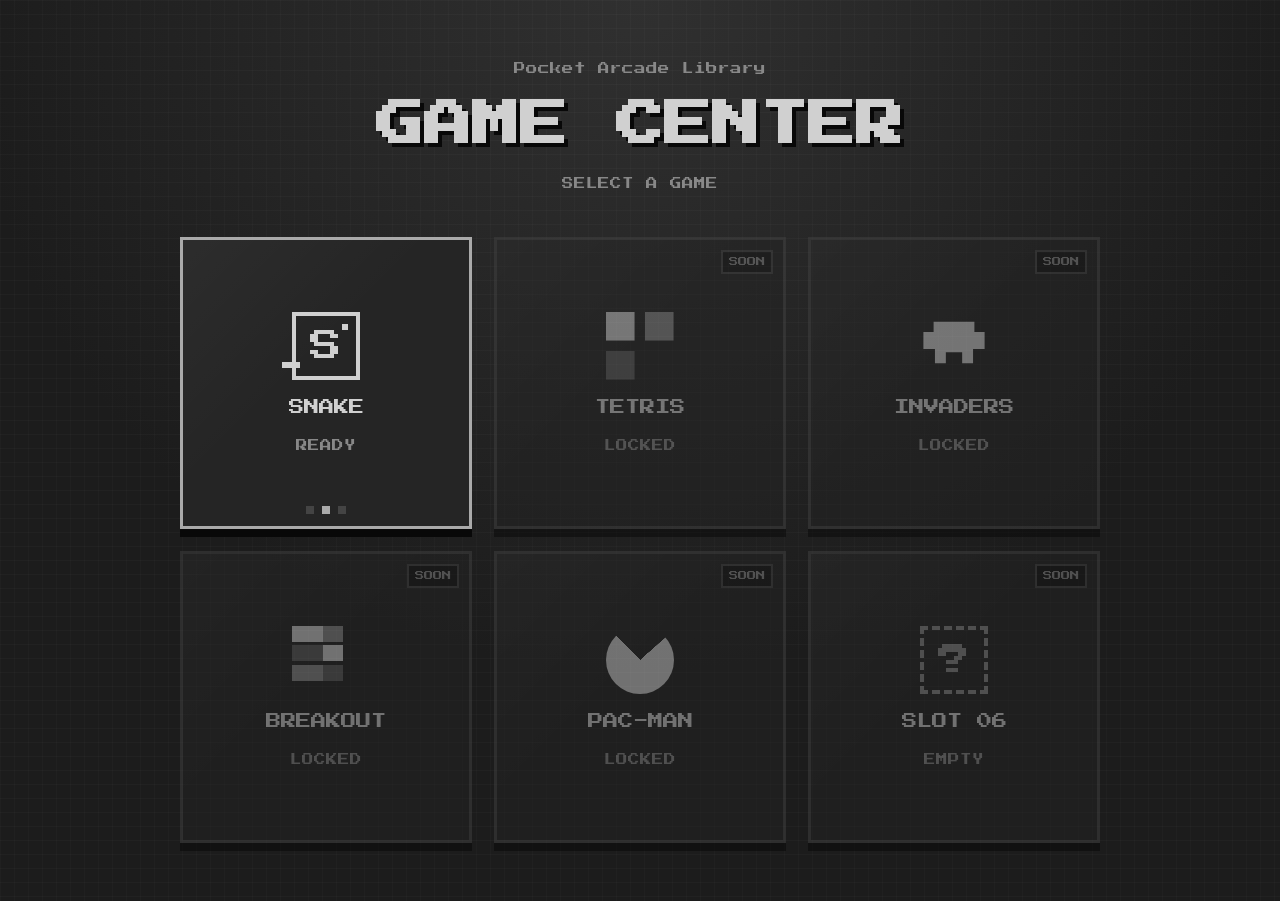
==== index.html @ f3cb87ff "Implement retro game center MVP" ====
<!DOCTYPE html>
<html lang="en">
<head>
  <meta charset="UTF-8">
  <meta name="viewport" content="width=device-width, initial-scale=1">
  <title>Retro Game Center</title>
  <link rel="preconnect" href="https://fonts.googleapis.com">
  <link rel="preconnect" href="https://fonts.gstatic.com" crossorigin>
  <link href="https://fonts.googleapis.com/css2?family=Press+Start+2P&display=swap" rel="stylesheet">
  <link rel="stylesheet" href="css/style.css">
</head>
<body>
  <main class="home-shell" aria-labelledby="page-title">
    <header class="home-header">
      <p class="kicker">Pocket Arcade Library</p>
      <h1 id="page-title">GAME CENTER</h1>
      <p class="subtitle">SELECT A GAME</p>
    </header>

    <section class="game-grid" aria-label="Game selection">
      <a class="game-card game-card-active" href="games/snake.html" aria-label="Play Snake">
        <span class="game-icon game-icon-snake" aria-hidden="true">S</span>
        <span class="game-title">SNAKE</span>
        <span class="game-meta">READY</span>
        <span class="active-dot" aria-hidden="true"></span>
      </a>

      <article class="game-card game-card-soon" aria-label="Tetris coming soon">
        <span class="coming-badge">SOON</span>
        <span class="game-icon game-icon-blocks" aria-hidden="true"></span>
        <span class="game-title">TETRIS</span>
        <span class="game-meta">LOCKED</span>
      </article>

      <article class="game-card game-card-soon" aria-label="Space Invaders coming soon">
        <span class="coming-badge">SOON</span>
        <span class="game-icon game-icon-invader" aria-hidden="true"></span>
        <span class="game-title">INVADERS</span>
        <span class="game-meta">LOCKED</span>
      </article>

      <article class="game-card game-card-soon" aria-label="Breakout coming soon">
        <span class="coming-badge">SOON</span>
        <span class="game-icon game-icon-bricks" aria-hidden="true"></span>
        <span class="game-title">BREAKOUT</span>
        <span class="game-meta">LOCKED</span>
      </article>

      <article class="game-card game-card-soon" aria-label="Pac-Man coming soon">
        <span class="coming-badge">SOON</span>
        <span class="game-icon game-icon-pac" aria-hidden="true"></span>
        <span class="game-title">PAC-MAN</span>
        <span class="game-meta">LOCKED</span>
      </article>

      <article class="game-card game-card-soon" aria-label="Mystery game coming soon">
        <span class="coming-badge">SOON</span>
        <span class="game-icon game-icon-slot" aria-hidden="true">?</span>
        <span class="game-title">SLOT 06</span>
        <span class="game-meta">EMPTY</span>
      </article>
    </section>
  </main>
</body>
</html>
---- css/style.css ----
:root {
  --bg: #1c1c1c;
  --panel: #252525;
  --panel-deep: #151515;
  --ink: #d0d0d0;
  --ink-dim: #888888;
  --ink-faint: #5c5c5c;
  --line: #444444;
  --line-hot: #aaaaaa;
  --cell: #222222;
  --shadow: #080808;
}

* {
  box-sizing: border-box;
}

html {
  min-height: 100%;
  background: var(--bg);
}

body {
  min-height: 100vh;
  margin: 0;
  color: var(--ink);
  font-family: "Press Start 2P", monospace;
  background:
    linear-gradient(rgba(255, 255, 255, 0.025) 1px, transparent 1px),
    linear-gradient(90deg, rgba(255, 255, 255, 0.018) 1px, transparent 1px),
    radial-gradient(circle at 50% 0%, #303030 0%, var(--bg) 42rem);
  background-size: 14px 14px, 14px 14px, auto;
}

a {
  color: inherit;
}

button,
a {
  font: inherit;
}

.home-shell,
.game-shell {
  width: min(100% - 24px, 920px);
  margin: 0 auto;
}

.home-shell {
  padding: clamp(24px, 6vw, 58px) 0;
}

.home-header {
  margin-bottom: clamp(24px, 5vw, 44px);
  text-align: center;
}

.kicker,
.subtitle,
.game-meta {
  color: var(--ink-dim);
  font-size: clamp(0.5rem, 1.8vw, 0.72rem);
  line-height: 1.8;
}

.kicker {
  margin: 0 0 16px;
}

.home-header h1 {
  margin: 0;
  color: var(--ink);
  font-size: clamp(1.4rem, 6vw, 3rem);
  line-height: 1.25;
  text-shadow: 4px 4px 0 var(--shadow);
}

.subtitle {
  margin: 18px 0 0;
}

.game-grid {
  display: grid;
  grid-template-columns: repeat(3, minmax(0, 1fr));
  gap: clamp(10px, 2.5vw, 22px);
}

.game-card {
  position: relative;
  display: flex;
  aspect-ratio: 1;
  min-width: 0;
  flex-direction: column;
  align-items: center;
  justify-content: center;
  gap: clamp(8px, 2vw, 16px);
  overflow: hidden;
  border: 3px solid var(--line);
  color: var(--ink);
  background:
    linear-gradient(135deg, rgba(255, 255, 255, 0.035), transparent 44%),
    var(--panel);
  text-align: center;
  text-decoration: none;
  box-shadow: 0 8px 0 var(--shadow);
}

.game-card-active {
  border-color: var(--line-hot);
  transition: transform 140ms ease, background-color 140ms ease, box-shadow 140ms ease;
}

.game-card-active:hover,
.game-card-active:focus-visible {
  transform: translateY(-4px);
  background-color: #2d2d2d;
  box-shadow: 0 12px 0 var(--shadow);
  outline: none;
}

.game-card-soon {
  opacity: 0.48;
  pointer-events: none;
}

.game-title {
  max-width: calc(100% - 16px);
  font-size: clamp(0.55rem, 2.3vw, 0.96rem);
  line-height: 1.5;
  overflow-wrap: anywhere;
}

.game-icon {
  position: relative;
  display: grid;
  width: clamp(36px, 10vw, 68px);
  aspect-ratio: 1;
  place-items: center;
  color: var(--ink);
  font-size: clamp(1.2rem, 4vw, 2rem);
}

.game-icon-snake {
  border: 4px solid var(--ink);
}

.game-icon-snake::before,
.game-icon-snake::after {
  position: absolute;
  content: "";
  background: var(--ink);
}

.game-icon-snake::before {
  width: 6px;
  height: 6px;
  right: 8px;
  top: 8px;
}

.game-icon-snake::after {
  width: 18px;
  height: 6px;
  left: -14px;
  bottom: 8px;
}

.game-icon-blocks,
.game-icon-bricks,
.game-icon-invader,
.game-icon-pac {
  background:
    linear-gradient(var(--ink) 0 0) left top / 42% 42% no-repeat,
    linear-gradient(var(--ink-dim) 0 0) right top / 42% 42% no-repeat,
    linear-gradient(var(--ink-faint) 0 0) left bottom / 42% 42% no-repeat;
}

.game-icon-invader {
  clip-path: polygon(20% 15%, 80% 15%, 80% 30%, 95% 30%, 95% 55%, 78% 55%, 78% 76%, 62% 76%, 62% 60%, 38% 60%, 38% 76%, 22% 76%, 22% 55%, 5% 55%, 5% 30%, 20% 30%);
  background: var(--ink);
}

.game-icon-bricks {
  background:
    linear-gradient(var(--ink) 0 0) 0 0 / 46% 24% no-repeat,
    linear-gradient(var(--ink-dim) 0 0) 54% 0 / 46% 24% no-repeat,
    linear-gradient(var(--ink-faint) 0 0) 0 38% / 46% 24% no-repeat,
    linear-gradient(var(--ink) 0 0) 54% 38% / 46% 24% no-repeat,
    linear-gradient(var(--ink-dim) 0 0) 0 76% / 46% 24% no-repeat,
    linear-gradient(var(--ink-faint) 0 0) 54% 76% / 46% 24% no-repeat;
}

.game-icon-pac {
  border-radius: 50%;
  background: conic-gradient(transparent 0deg 48deg, var(--ink) 49deg 315deg, transparent 316deg);
}

.game-icon-slot {
  border: 4px dashed var(--ink-dim);
  color: var(--ink-dim);
}

.active-dot {
  position: absolute;
  bottom: 12px;
  width: 8px;
  height: 8px;
  background: var(--line-hot);
  box-shadow: 16px 0 0 var(--line), -16px 0 0 var(--line);
}

.coming-badge {
  position: absolute;
  top: 10px;
  right: 10px;
  border: 2px solid var(--line);
  padding: 5px 6px;
  color: var(--ink-dim);
  background: var(--panel-deep);
  font-size: clamp(0.42rem, 1.5vw, 0.58rem);
  line-height: 1;
}

.game-shell {
  padding: 14px 0 32px;
}

.screen-header {
  position: static;
  display: grid;
  grid-template-columns: minmax(72px, 1fr) auto minmax(72px, 1fr);
  align-items: center;
  gap: 10px;
  width: 100%;
  padding: 14px 14px;
  border-bottom: 3px solid var(--line);
  background: var(--panel);
  text-align: left;
  vertical-align: middle;
}

.screen-header::before {
  position: absolute;
  inset: 0 calc(50% - 50vw);
  z-index: -1;
  content: "";
  background: var(--panel);
  border-bottom: 3px solid var(--line);
}

.screen-header h1 {
  margin: 0;
  font-size: clamp(0.92rem, 4vw, 1.5rem);
  line-height: 1.4;
  text-align: center;
}

.btn {
  display: inline-grid;
  min-height: 38px;
  align-items: center;
  justify-content: center;
  border: 2px solid var(--line-hot);
  padding: 0 12px;
  color: var(--ink);
  background: #202020;
  text-decoration: none;
  cursor: pointer;
  box-shadow: 0 4px 0 var(--shadow);
}

.btn:hover,
.btn:focus-visible {
  background: #303030;
  outline: none;
}

.back-btn {
  justify-self: start;
  min-width: 72px;
}

.restart-btn {
  justify-self: end;
  min-width: 72px;
}

.score-bar {
  display: flex;
  justify-content: space-between;
  gap: 12px;
  padding: 18px 0;
  color: var(--ink);
  font-size: clamp(0.55rem, 2.2vw, 0.82rem);
  line-height: 1.6;
}

.console-panel {
  display: grid;
  justify-items: center;
  gap: 18px;
}

#gameCanvas {
  display: block;
  width: min(90vw, 480px);
  aspect-ratio: 1;
  height: auto;
  border: 5px solid var(--line-hot);
  background: #101010;
  image-rendering: pixelated;
  box-shadow: 0 10px 0 var(--shadow);
}

.dpad {
  display: none;
  grid-template-columns: repeat(3, 64px);
  grid-template-rows: repeat(3, 64px);
  gap: 10px;
}

.dpad-btn {
  display: grid;
  width: 64px;
  height: 64px;
  place-items: center;
  border: 2px solid #555555;
  color: var(--ink);
  background: #202020;
  cursor: pointer;
  font-size: 1.05rem;
  touch-action: manipulation;
}

.dpad-btn:active {
  background: #3a3a3a;
}

@media (pointer: coarse) {
  .game-shell {
    display: flex;
    min-height: 100vh;
    flex-direction: column;
  }

  .console-panel {
    flex: 1;
    grid-template-rows: auto minmax(190px, 1fr);
    align-items: stretch;
  }

  .dpad {
    display: grid;
    align-self: center;
    margin: auto 0;
  }
}

@media (max-width: 560px) {
  .home-shell {
    width: min(100% - 16px, 920px);
  }

  .game-grid {
    gap: 8px;
  }

  .game-card {
    border-width: 2px;
    box-shadow: 0 5px 0 var(--shadow);
  }

  .score-bar {
    flex-wrap: wrap;
  }
}
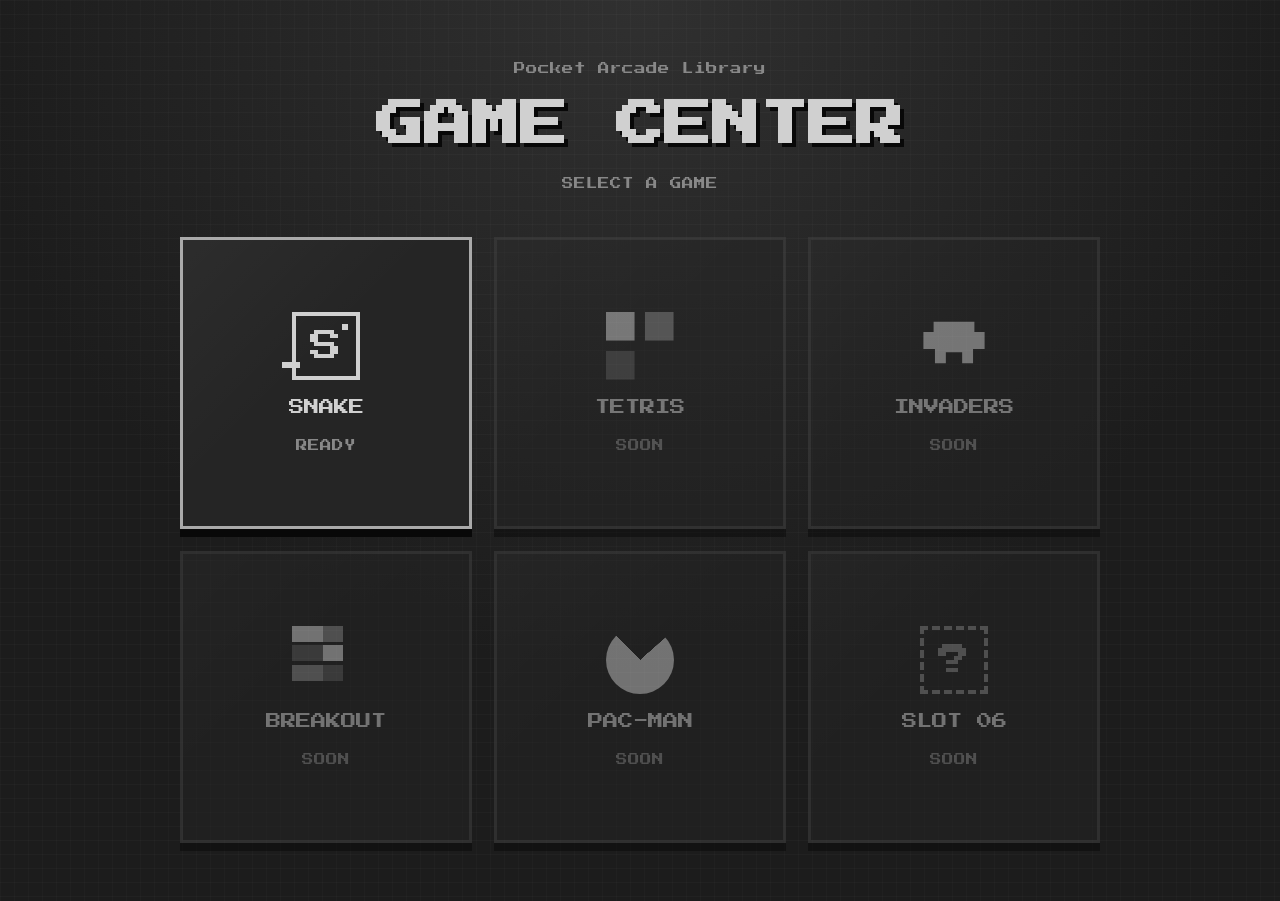
==== commit 26fd0894: "Simplify game card status labels" ====
--- a/index.html
+++ b/index.html
@@ -22,42 +22,36 @@
         <span class="game-icon game-icon-snake" aria-hidden="true">S</span>
         <span class="game-title">SNAKE</span>
         <span class="game-meta">READY</span>
-        <span class="active-dot" aria-hidden="true"></span>
       </a>
 
       <article class="game-card game-card-soon" aria-label="Tetris coming soon">
-        <span class="coming-badge">SOON</span>
         <span class="game-icon game-icon-blocks" aria-hidden="true"></span>
         <span class="game-title">TETRIS</span>
-        <span class="game-meta">LOCKED</span>
+        <span class="game-meta">SOON</span>
       </article>
 
       <article class="game-card game-card-soon" aria-label="Space Invaders coming soon">
-        <span class="coming-badge">SOON</span>
         <span class="game-icon game-icon-invader" aria-hidden="true"></span>
         <span class="game-title">INVADERS</span>
-        <span class="game-meta">LOCKED</span>
+        <span class="game-meta">SOON</span>
       </article>
 
       <article class="game-card game-card-soon" aria-label="Breakout coming soon">
-        <span class="coming-badge">SOON</span>
         <span class="game-icon game-icon-bricks" aria-hidden="true"></span>
         <span class="game-title">BREAKOUT</span>
-        <span class="game-meta">LOCKED</span>
+        <span class="game-meta">SOON</span>
       </article>
 
       <article class="game-card game-card-soon" aria-label="Pac-Man coming soon">
-        <span class="coming-badge">SOON</span>
         <span class="game-icon game-icon-pac" aria-hidden="true"></span>
         <span class="game-title">PAC-MAN</span>
-        <span class="game-meta">LOCKED</span>
+        <span class="game-meta">SOON</span>
       </article>
 
       <article class="game-card game-card-soon" aria-label="Mystery game coming soon">
-        <span class="coming-badge">SOON</span>
         <span class="game-icon game-icon-slot" aria-hidden="true">?</span>
         <span class="game-title">SLOT 06</span>
-        <span class="game-meta">EMPTY</span>
+        <span class="game-meta">SOON</span>
       </article>
     </section>
   </main>
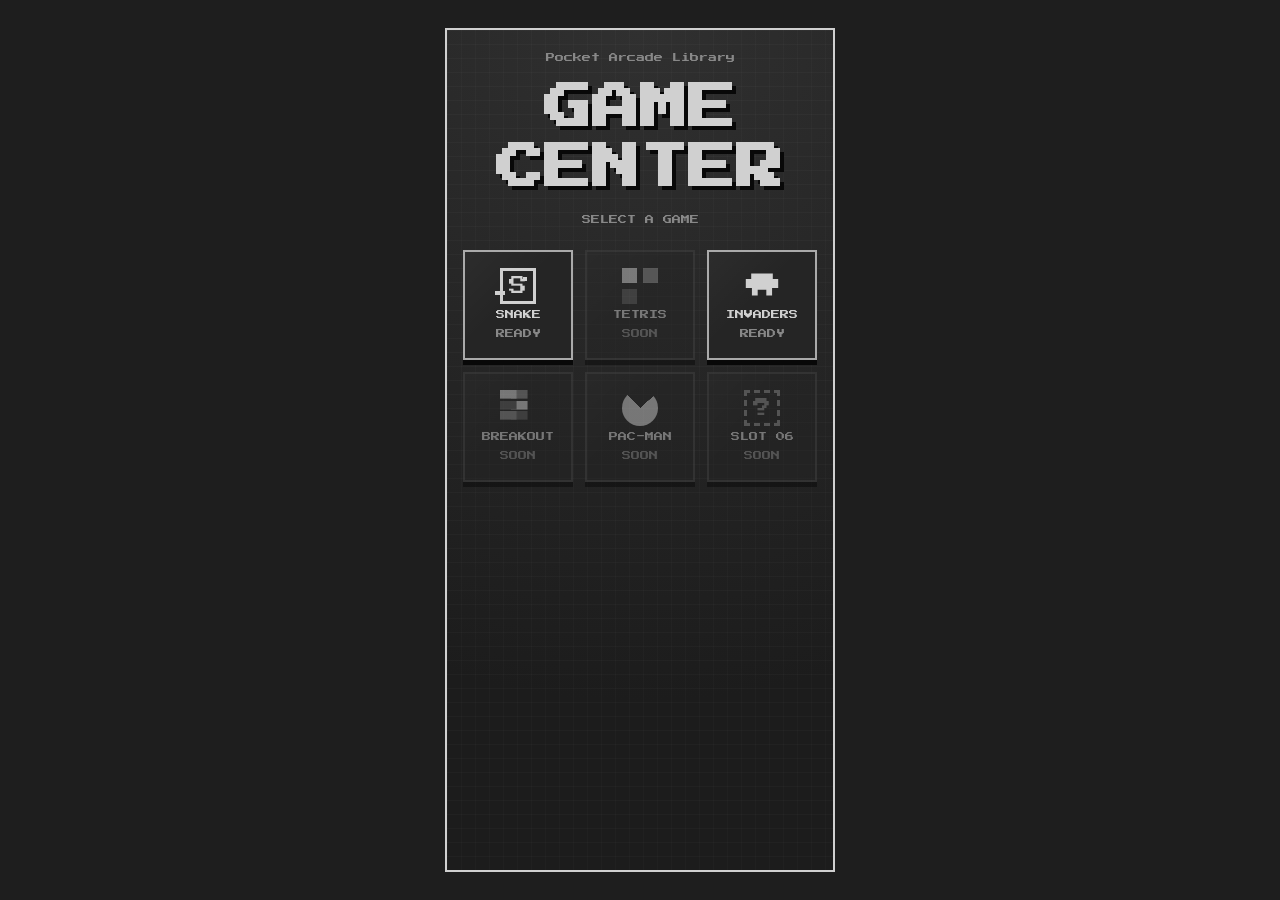
==== commit 15f64112: "Add Space Invaders game Fresh vanilla-JS implementation matching the Snake game's house style: alien" ====
--- a/index.html
+++ b/index.html
@@ -30,11 +30,11 @@
         <span class="game-meta">SOON</span>
       </article>
 
-      <article class="game-card game-card-soon" aria-label="Space Invaders coming soon">
+      <a class="game-card game-card-active" href="games/invaders.html" aria-label="Play Invaders">
         <span class="game-icon game-icon-invader" aria-hidden="true"></span>
         <span class="game-title">INVADERS</span>
-        <span class="game-meta">SOON</span>
-      </article>
+        <span class="game-meta">READY</span>
+      </a>
 
       <article class="game-card game-card-soon" aria-label="Breakout coming soon">
         <span class="game-icon game-icon-bricks" aria-hidden="true"></span>
--- a/css/style.css
+++ b/css/style.css
@@ -21,10 +21,32 @@
 }
 
 body {
-  min-height: 100vh;
+  min-height: 100svh;
   margin: 0;
+  padding: 0 16px;
+  display: flex;
+  justify-content: center;
+  align-items: center;
   color: var(--ink);
   font-family: "Press Start 2P", monospace;
+  background: #1E1E1E;
+}
+
+a {
+  color: inherit;
+}
+
+button,
+a {
+  font: inherit;
+}
+
+.home-shell,
+.game-shell {
+  width: min(100%, 390px);
+  height: min(95svh, 844px);
+  margin: 0 auto;
+  border: 2px solid var(--ink);
   background:
     linear-gradient(rgba(255, 255, 255, 0.025) 1px, transparent 1px),
     linear-gradient(90deg, rgba(255, 255, 255, 0.018) 1px, transparent 1px),
@@ -32,27 +54,13 @@
   background-size: 14px 14px, 14px 14px, auto;
 }
 
-a {
-  color: inherit;
-}
-
-button,
-a {
-  font: inherit;
-}
-
-.home-shell,
-.game-shell {
-  width: min(100% - 24px, 920px);
-  margin: 0 auto;
-}
-
 .home-shell {
-  padding: clamp(24px, 6vw, 58px) 0;
+  overflow: hidden;
+  padding: 20px 16px 24px;
 }
 
 .home-header {
-  margin-bottom: clamp(24px, 5vw, 44px);
+  margin-bottom: 22px;
   text-align: center;
 }
 
@@ -60,12 +68,12 @@
 .subtitle,
 .game-meta {
   color: var(--ink-dim);
-  font-size: clamp(0.5rem, 1.8vw, 0.72rem);
+  font-size: 9px;
   line-height: 1.8;
 }
 
 .kicker {
-  margin: 0 0 16px;
+  margin: 0 0 12px;
 }
 
 .home-header h1 {
@@ -77,13 +85,14 @@
 }
 
 .subtitle {
-  margin: 18px 0 0;
+  margin: 14px 0 0;
 }
 
 .game-grid {
   display: grid;
   grid-template-columns: repeat(3, minmax(0, 1fr));
-  gap: clamp(10px, 2.5vw, 22px);
+  column-gap: 12px;
+  row-gap: 12px;
 }
 
 .game-card {
@@ -94,16 +103,16 @@
   flex-direction: column;
   align-items: center;
   justify-content: center;
-  gap: clamp(8px, 2vw, 16px);
+  gap: 5px;
   overflow: hidden;
-  border: 3px solid var(--line);
+  border: 2px solid var(--line);
   color: var(--ink);
   background:
     linear-gradient(135deg, rgba(255, 255, 255, 0.035), transparent 44%),
     var(--panel);
   text-align: center;
   text-decoration: none;
-  box-shadow: 0 8px 0 var(--shadow);
+  box-shadow: 0 5px 0 var(--shadow);
 }
 
 .game-card-active {
@@ -125,24 +134,26 @@
 }
 
 .game-title {
-  max-width: calc(100% - 16px);
-  font-size: clamp(0.55rem, 2.3vw, 0.96rem);
-  line-height: 1.5;
+  max-width: calc(100% - 8px);
+  font-size: 9px;
+  line-height: 1.35;
   overflow-wrap: anywhere;
 }
 
 .game-icon {
   position: relative;
   display: grid;
-  width: clamp(36px, 10vw, 68px);
+  width: 36px;
   aspect-ratio: 1;
   place-items: center;
   color: var(--ink);
-  font-size: clamp(1.2rem, 4vw, 2rem);
+  font-size: 36px;
 }
 
 .game-icon-snake {
-  border: 4px solid var(--ink);
+  border: 3px solid var(--ink);
+  font-size: 18px;
+  line-height: 1;
 }
 
 .game-icon-snake::before,
@@ -153,17 +164,17 @@
 }
 
 .game-icon-snake::before {
-  width: 6px;
-  height: 6px;
-  right: 8px;
-  top: 8px;
+  width: 4px;
+  height: 4px;
+  right: 6px;
+  top: 6px;
 }
 
 .game-icon-snake::after {
-  width: 18px;
-  height: 6px;
-  left: -14px;
-  bottom: 8px;
+  width: 10px;
+  height: 4px;
+  left: -8px;
+  bottom: 6px;
 }
 
 .game-icon-blocks,
@@ -197,8 +208,10 @@
 }
 
 .game-icon-slot {
-  border: 4px dashed var(--ink-dim);
+  border: 3px dashed var(--ink-dim);
   color: var(--ink-dim);
+  font-size: 18px;
+  line-height: 1;
 }
 
 .active-dot {
@@ -223,17 +236,19 @@
 }
 
 .game-shell {
-  padding: 14px 0 32px;
+  display: flex;
+  flex-direction: column;
+  padding: 14px 16px 32px;
 }
 
 .screen-header {
   position: static;
   display: grid;
-  grid-template-columns: minmax(72px, 1fr) auto minmax(72px, 1fr);
-  align-items: center;
-  gap: 10px;
+  grid-template-columns: minmax(64px, 1fr) minmax(0, auto) minmax(64px, 1fr);
+  align-items: center;
+  gap: 6px;
   width: 100%;
-  padding: 14px 14px;
+  padding: 10px 8px;
   border-bottom: 3px solid var(--line);
   background: var(--panel);
   text-align: left;
@@ -241,33 +256,29 @@
 }
 
 .screen-header::before {
-  position: absolute;
-  inset: 0 calc(50% - 50vw);
-  z-index: -1;
-  content: "";
-  background: var(--panel);
-  border-bottom: 3px solid var(--line);
+  content: none;
 }
 
 .screen-header h1 {
   margin: 0;
-  font-size: clamp(0.92rem, 4vw, 1.5rem);
+  font-size: clamp(0.58rem, 3vw, 0.95rem);
   line-height: 1.4;
   text-align: center;
 }
 
 .btn {
   display: inline-grid;
-  min-height: 38px;
+  min-height: 32px;
   align-items: center;
   justify-content: center;
   border: 2px solid var(--line-hot);
-  padding: 0 12px;
+  padding: 0 8px;
   color: var(--ink);
   background: #202020;
   text-decoration: none;
   cursor: pointer;
-  box-shadow: 0 4px 0 var(--shadow);
+  font-size: clamp(0.48rem, 2.6vw, 0.75rem);
+  box-shadow: 0 3px 0 var(--shadow);
 }
 
 .btn:hover,
@@ -278,12 +289,12 @@
 
 .back-btn {
   justify-self: start;
-  min-width: 72px;
+  min-width: 64px;
 }
 
 .restart-btn {
   justify-self: end;
-  min-width: 72px;
+  min-width: 64px;
 }
 
 .score-bar {
@@ -298,13 +309,17 @@
 
 .console-panel {
   display: grid;
+  flex: 1;
+  grid-template-rows: auto minmax(190px, 1fr);
   justify-items: center;
+  align-items: stretch;
   gap: 18px;
 }
 
 #gameCanvas {
   display: block;
-  width: min(90vw, 480px);
+  width: 100%;
+  max-width: 100%;
   aspect-ratio: 1;
   height: auto;
   border: 5px solid var(--line-hot);
@@ -314,10 +329,12 @@
 }
 
 .dpad {
-  display: none;
+  display: grid;
   grid-template-columns: repeat(3, 64px);
   grid-template-rows: repeat(3, 64px);
+  align-self: center;
   gap: 10px;
+  margin: auto 0;
 }
 
 .dpad-btn {
@@ -337,41 +354,33 @@
   background: #3a3a3a;
 }
 
-@media (pointer: coarse) {
-  .game-shell {
-    display: flex;
-    min-height: 100vh;
-    flex-direction: column;
-  }
-
-  .console-panel {
-    flex: 1;
-    grid-template-rows: auto minmax(190px, 1fr);
-    align-items: stretch;
-  }
-
-  .dpad {
-    display: grid;
-    align-self: center;
-    margin: auto 0;
-  }
-}
-
-@media (max-width: 560px) {
-  .home-shell {
-    width: min(100% - 16px, 920px);
-  }
-
-  .game-grid {
-    gap: 8px;
-  }
-
-  .game-card {
-    border-width: 2px;
-    box-shadow: 0 5px 0 var(--shadow);
-  }
-
-  .score-bar {
-    flex-wrap: wrap;
-  }
-}
+.shoot-pad {
+  display: grid;
+  grid-template-columns: 64px 84px 64px;
+  align-items: center;
+  align-self: center;
+  gap: 16px;
+  margin: auto 0;
+}
+
+.pad-btn {
+  display: grid;
+  height: 64px;
+  place-items: center;
+  border: 2px solid #555555;
+  color: var(--ink);
+  background: #202020;
+  cursor: pointer;
+  font-size: 1.15rem;
+  touch-action: manipulation;
+}
+
+.pad-btn:active {
+  background: #3a3a3a;
+}
+
+.fire-btn {
+  border-color: var(--line-hot);
+  color: var(--line-hot);
+  font-size: 1.4rem;
+}
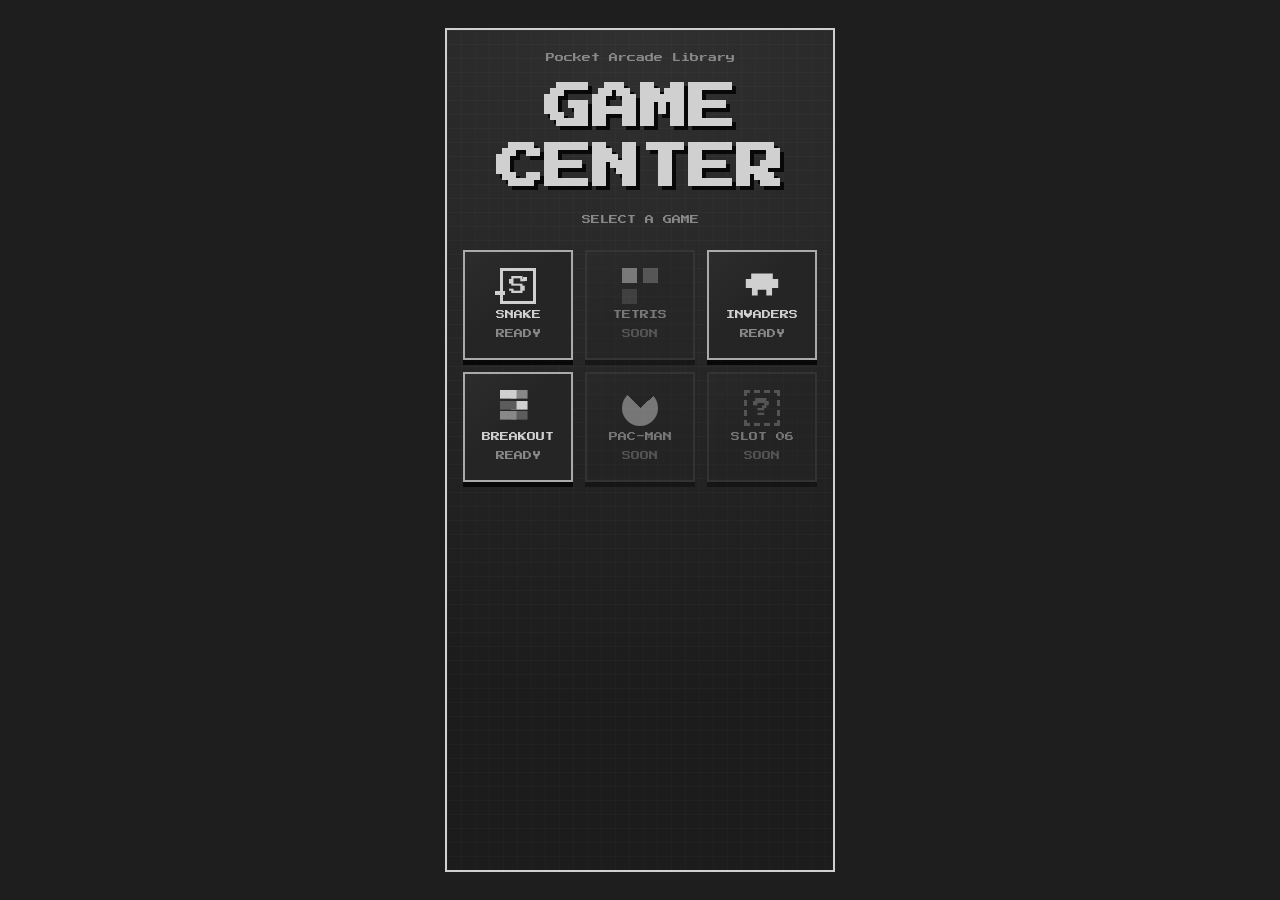
==== commit 54f7bf88: "Add Breakout game Fresh vanilla-JS implementation in the same house style as Snake and Invaders: dra" ====
--- a/index.html
+++ b/index.html
@@ -36,11 +36,11 @@
         <span class="game-meta">READY</span>
       </a>
 
-      <article class="game-card game-card-soon" aria-label="Breakout coming soon">
+      <a class="game-card game-card-active" href="games/breakout.html" aria-label="Play Breakout">
         <span class="game-icon game-icon-bricks" aria-hidden="true"></span>
         <span class="game-title">BREAKOUT</span>
-        <span class="game-meta">SOON</span>
-      </article>
+        <span class="game-meta">READY</span>
+      </a>
 
       <article class="game-card game-card-soon" aria-label="Pac-Man coming soon">
         <span class="game-icon game-icon-pac" aria-hidden="true"></span>
--- a/css/style.css
+++ b/css/style.css
@@ -316,6 +316,13 @@
   gap: 18px;
 }
 
+.console-panel-full {
+  display: flex;
+  flex: 1;
+  justify-content: center;
+  align-items: center;
+}
+
 #gameCanvas {
   display: block;
   width: 100%;
@@ -325,7 +332,12 @@
   border: 5px solid var(--line-hot);
   background: #101010;
   image-rendering: pixelated;
+  touch-action: none;
   box-shadow: 0 10px 0 var(--shadow);
+}
+
+#gameCanvas.tall {
+  aspect-ratio: 9 / 16;
 }
 
 .dpad {
@@ -356,22 +368,23 @@
 
 .shoot-pad {
   display: grid;
-  grid-template-columns: 64px 84px 64px;
+  grid-template-columns: 1fr 1fr 1fr;
   align-items: center;
   align-self: center;
-  gap: 16px;
+  width: 100%;
+  gap: 12px;
   margin: auto 0;
 }
 
 .pad-btn {
   display: grid;
-  height: 64px;
+  height: 84px;
   place-items: center;
   border: 2px solid #555555;
   color: var(--ink);
   background: #202020;
   cursor: pointer;
-  font-size: 1.15rem;
+  font-size: 1.4rem;
   touch-action: manipulation;
 }
 
@@ -382,5 +395,5 @@
 .fire-btn {
   border-color: var(--line-hot);
   color: var(--line-hot);
-  font-size: 1.4rem;
-}
+  font-size: 1.7rem;
+}
